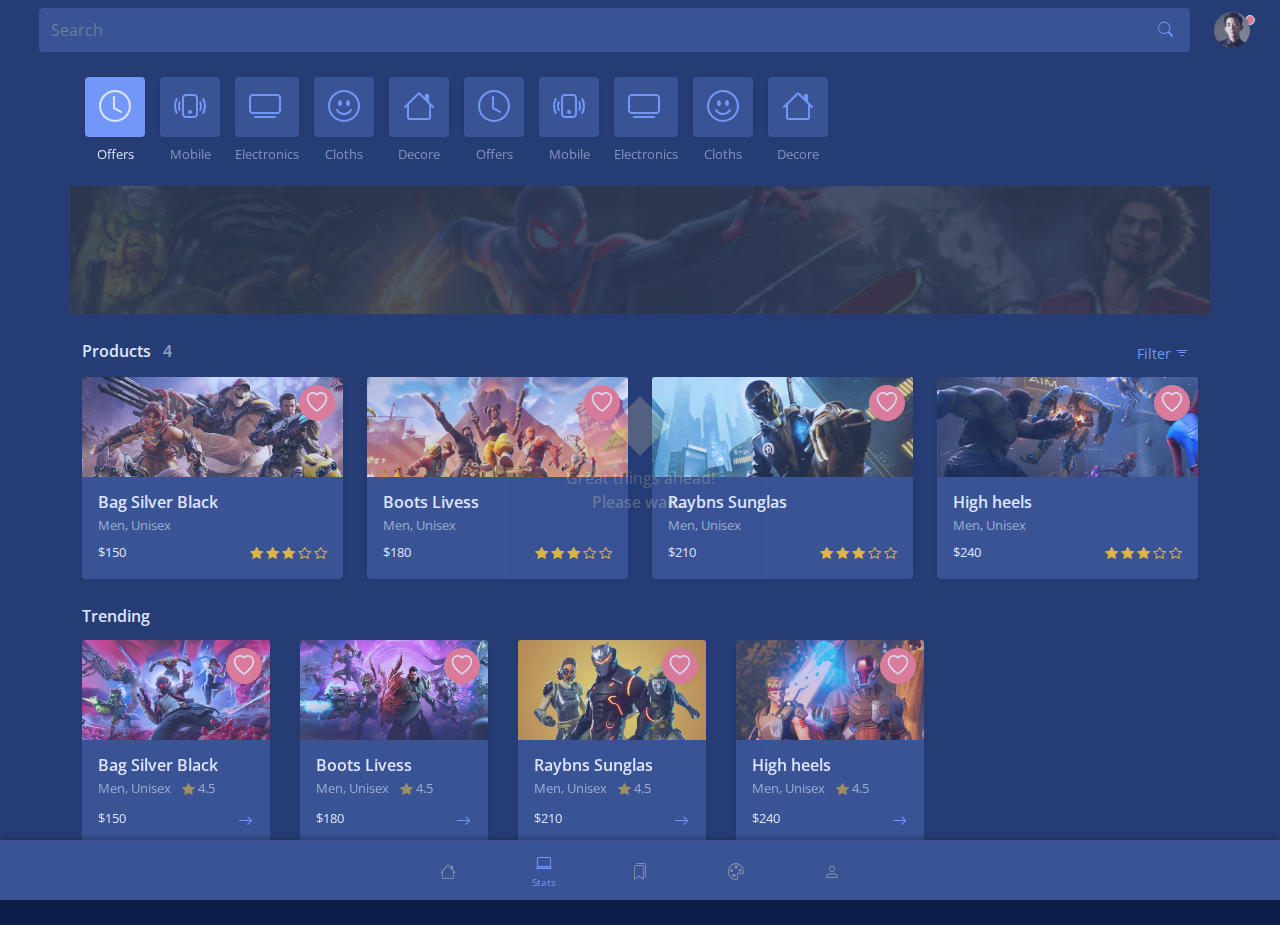
==== shop.html @ f307e06c "28/09/22" ====
<!doctype html>
<html lang="en">

<head>
    <meta charset="utf-8">
    <meta name="viewport" content="width=device-width, initial-scale=1, shrink-to-fit=no">
    <meta name="description" content="">
    <meta name="author" content="">
    <meta name="generator" content="">
    <title>MobileUX V2.0 - Mobile HTML template</title>

    <!-- manifest meta -->
    <meta name="apple-mobile-web-app-capable" content="yes">

    <!-- Favicons -->
    <link rel="apple-touch-icon" href="assets/img/favicon180.png" sizes="180x180">
    <link rel="icon" href="assets/img/favicon32.png" sizes="32x32" type="image/png">
    <link rel="icon" href="assets/img/favicon16.png" sizes="16x16" type="image/png">

    <!-- Google fonts-->
    <link href="https://fonts.googleapis.com/css2?family=Open+Sans:wght@300;400;600;700&amp;display=swap" rel="stylesheet">

    <!-- bootstrap icons -->
    <link rel="stylesheet" href="cdn.jsdelivr.net/npm/bootstrap-icons%401.5.0/font/bootstrap-icons.css">

    <!-- nouislider CSS -->
    <link href="assets/vendor/nouislider/nouislider.min.css" rel="stylesheet">

    <!-- swiper carousel css -->
    <link rel="stylesheet" href="assets/vendor/swiperjs-6.6.2/swiper-bundle.min.css">

    <!-- style css for this template -->
    <link href="assets/css/style.css" rel="stylesheet" id="style">
</head>

<body class="body-scroll" data-page="shoppage">

<!-- loader section -->
<div class="container-fluid loader-wrap">
    <div class="row h-100">
        <div class="col-10 col-md-6 col-lg-5 col-xl-3 mx-auto text-center align-self-center">
            <div class="loader-cube-wrap mx-auto">
                <div class="loader-cube1 loader-cube"></div>
                <div class="loader-cube2 loader-cube"></div>
                <div class="loader-cube4 loader-cube"></div>
                <div class="loader-cube3 loader-cube"></div>
            </div>
            <p>Great things ahead!<br><strong>Please wait...</strong></p>
        </div>
    </div>
</div>
<!-- loader section ends -->

<!-- Sidebar main menu -->
<!--<div class="sidebar-wrap  sidebar-overlay">
    &lt;!&ndash; Add pushcontent or fullmenu instead overlay &ndash;&gt;
    <div class="closemenu text-muted">Close Menu</div>
    <div class="sidebar">
        <div class="row">
            <div class="col-auto mx-auto text-center">
                <figure class="avatar avatar-120 rounded-circle mx-auto mb-3">
                    <img src="assets/img/user1.jpg" alt="">
                </figure>
                <h6 class="mb-1">Ajinkya McMohan</h6>
                <p class="text-muted">London, UK</p>
            </div>
        </div>
        <div class="row mt-3">
            <div class="col-12">
                <ul class="nav nav-pills">
                    <li class="nav-item">
                        <a class="nav-link active" aria-current="page" href="index.html">
                            <div class="avatar avatar-40 rounded icon"><i class="bi bi-house-door"></i></div>
                            <div class="col">Dashboard</div>
                            <div class="arrow"><i class="bi bi-arrow-right"></i></div>
                        </a>
                    </li>

                    <li class="nav-item dropdown">
                        <a class="nav-link dropdown-toggle" data-bs-toggle="dropdown" href="#" role="button"
                           aria-expanded="false">
                            <div class="avatar avatar-40 rounded icon"><i class="bi bi-shop"></i></div>
                            <div class="col">Shop</div>
                            <div class="arrow"><i class="bi bi-plus plus"></i> <i class="bi bi-dash minus"></i>
                            </div>
                        </a>
                        <ul class="dropdown-menu">
                            <li><a class="dropdown-item nav-link" href="shop.html">
                                <div class="avatar avatar-40 rounded icon"><i class="bi bi-bag"></i></div>
                                <div class="col">Shop home</div>
                                <div class="arrow"><i class="bi bi-arrow-right"></i></div>
                            </a></li>
                            <li><a class="dropdown-item nav-link" href="#">
                                <div class="avatar avatar-40 rounded icon"><i class="bi bi-binoculars"></i></div>
                                <div class="col">Product</div>
                                <div class="arrow"><i class="bi bi-arrow-right"></i></div>
                            </a></li>
                            <li><a class="dropdown-item nav-link" href="cart.html">
                                <div class="avatar avatar-40 rounded icon"><i class="bi bi-basket3"></i></div>
                                <div class="col">Cart</div>
                                <div class="arrow"><i class="bi bi-arrow-right"></i></div>
                            </a></li>
                            <li><a class="dropdown-item nav-link" href="payment.html">
                                <div class="avatar avatar-40 rounded icon"><i class="bi bi-credit-card"></i></div>
                                <div class="col">Payment</div>
                                <div class="arrow"><i class="bi bi-arrow-right"></i></div>
                            </a></li>
                            <li><a class="dropdown-item nav-link" href="my-orders.html">
                                <div class="avatar avatar-40 rounded icon"><i class="bi bi-box-seam"></i></div>
                                <div class="col">My Orders</div>
                                <div class="arrow"><i class="bi bi-arrow-right"></i></div>
                            </a></li>
                        </ul>
                    </li>
                    <li class="nav-item dropdown">
                        <a class="nav-link dropdown-toggle" data-bs-toggle="dropdown" href="#" role="button"
                           aria-expanded="false">
                            <div class="avatar avatar-40 rounded icon"><i class="bi bi-calendar-check"></i></div>
                            <div class="col">Task ToDo</div>
                            <div class="arrow"><i class="bi bi-plus plus"></i> <i class="bi bi-dash minus"></i>
                            </div>
                        </a>
                        <ul class="dropdown-menu">
                            <li><a class="dropdown-item nav-link" href="task.html">
                                <div class="avatar avatar-40 rounded icon"><i class="bi bi-calendar2"></i></div>
                                <div class="col">ToDo home</div>
                                <div class="arrow"><i class="bi bi-arrow-right"></i></div>
                            </a></li>
                            <li><a class="dropdown-item nav-link" href="taskcalander.html">
                                <div class="avatar avatar-40 rounded icon"><i class="bi bi-calendar-check"></i></div>
                                <div class="col">Calendar Tasks</div>
                                <div class="arrow"><i class="bi bi-arrow-right"></i></div>
                            </a></li>
                            <li><a class="dropdown-item nav-link" href="todaystask.html">
                                <div class="avatar avatar-40 rounded icon"><i class="bi bi-calendar-date"></i></div>
                                <div class="col">Today's Tasks</div>
                                <div class="arrow"><i class="bi bi-arrow-right"></i></div>
                            </a></li>
                            <li><a class="dropdown-item nav-link" href="events.html">
                                <div class="avatar avatar-40 rounded icon"><i class="bi bi-calendar-event"></i></div>
                                <div class="col">Events</div>
                                <div class="arrow"><i class="bi bi-arrow-right"></i></div>
                            </a></li>
                            <li><a class="dropdown-item nav-link" href="event-details.html">
                                <div class="avatar avatar-40 rounded icon"><i class="bi bi-calendar2-day-fill"></i></div>
                                <div class="col">Event Details</div>
                                <div class="arrow"><i class="bi bi-arrow-right"></i></div>
                            </a></li>
                        </ul>
                    </li>
                    <li class="nav-item">
                        <a class="nav-link" href="chat.html" tabindex="-1" aria-disabled="true">
                            <div class="avatar avatar-40 rounded icon"><i class="bi bi-chat-text"></i></div>
                            <div class="col">Messages</div>
                            <div class="arrow"><i class="bi bi-arrow-right"></i></div>
                        </a>
                    </li>

                    <li class="nav-item">
                        <a class="nav-link" href="notifications.html" tabindex="-1" aria-disabled="true">
                            <div class="avatar avatar-40 rounded icon"><i class="bi bi-bell"></i></div>
                            <div class="col">Notification</div>
                            <div class="arrow"><i class="bi bi-arrow-right"></i></div>
                        </a>
                    </li>

                    <li class="nav-item">
                        <a class="nav-link" href="settings.html" tabindex="-1" aria-disabled="true">
                            <div class="avatar avatar-40 rounded icon"><i class="bi bi-gear"></i></div>
                            <div class="col">Settings</div>
                            <div class="arrow"><i class="bi bi-arrow-right"></i></div>
                        </a>
                    </li>

                    <li class="nav-item">
                        <a class="nav-link" href="pages.html" tabindex="-1" aria-disabled="true">
                            <div class="avatar avatar-40 rounded icon"><i class="bi bi-file-earmark-text"></i></div>
                            <div class="col">Pages</div>
                            <div class="arrow"><i class="bi bi-arrow-right"></i></div>
                        </a>
                    </li>

                    <li class="nav-item">
                        <a class="nav-link" href="signin.html" tabindex="-1" aria-disabled="true">
                            <div class="avatar avatar-40 rounded icon"><i class="bi bi-box-arrow-right"></i></div>
                            <div class="col">Logout</div>
                            <div class="arrow"><i class="bi bi-arrow-right"></i></div>
                        </a>
                    </li>
                </ul>
            </div>
        </div>
    </div>
</div>-->
<!-- Sidebar main menu ends -->

<!-- Begin page -->
<main class="h-100 has-header">

    <!-- Header -->
    <header class="container-fluid header">
        <div class="row">
            <div class="col-auto">
                <!--<button type="button" class="btn btn-link menu-btn">
                    <i class="bi bi-list"></i>
                </button>-->
            </div>
            <div class="col">
                <div class="form-group search-header">
                    <input class="form-control border-0" placeholder="Search">
                    <button type="button" class="btn btn-link tooltip-btn">
                        <i class="bi bi-search"></i>
                    </button>
                </div>
            </div>
            <div class="col-auto align-self-center">
                <a href="profile.html" class="position-relative d-block mr-3">
                    <span class="position-absolute top-0 start-100 translate-middle badge border border-light rounded-circle bg-danger p-1 mt-2 mr-2"><span class="visually-hidden">unread messages</span></span>
                    <figure class="avatar avatar-36 rounded-circle">
                        <img src="assets/img/user1.jpg" alt="">
                    </figure>
                </a>
            </div>
        </div>
    </header>
    <!-- Header ends -->

    <!-- main page content -->
    <div class="main-container container">

        <!-- carousel category -->
        <div class="row">
            <div class="col-12">
                <!-- category carousel -->
                <div class="row">
                    <div class="container mb-3 px-0">
                        <div class="swiper-container swipercategory">
                            <div class="swiper-wrapper">
                                <div class="swiper-slide text-center active">
                                    <!-- add active class when item category need active need to show -->
                                    <div class="card shadow-sm mb-2">
                                        <div class="card-body">
                                            <div class="h2 mb-0">
                                                <i class="bi bi-clock"></i>
                                            </div>
                                        </div>
                                    </div>
                                    <p class="small">Offers</p>
                                </div>

                                <div class="swiper-slide text-center">
                                    <div class="card shadow-sm mb-2">
                                        <div class="card-body">
                                            <div class="h2 mb-0">
                                                <i class="bi bi-phone-vibrate"></i>
                                            </div>
                                        </div>
                                    </div>
                                    <p class="small">Mobile</p>
                                </div>

                                <div class="swiper-slide text-center">
                                    <div class="card shadow-sm mb-2">
                                        <div class="card-body">
                                            <div class="h2 mb-0">
                                                <i class="bi bi-tv"></i>
                                            </div>
                                        </div>
                                    </div>
                                    <p class="small">Electronics</p>
                                </div>

                                <div class="swiper-slide text-center">
                                    <div class="card shadow-sm mb-2">
                                        <div class="card-body">
                                            <div class="h2 mb-0">
                                                <i class="bi bi-emoji-smile"></i>
                                            </div>
                                        </div>
                                    </div>
                                    <p class="small">Cloths</p>
                                </div>

                                <div class="swiper-slide text-center">
                                    <div class="card shadow-sm mb-2">
                                        <div class="card-body">
                                            <div class="h2 mb-0">
                                                <i class="bi bi-house"></i>
                                            </div>
                                        </div>
                                    </div>
                                    <p class="small">Decore</p>
                                </div>
                                <div class="swiper-slide text-center">
                                    <div class="card shadow-sm mb-2">
                                        <div class="card-body">
                                            <div class="h2 mb-0">
                                                <i class="bi bi-clock"></i>
                                            </div>
                                        </div>
                                    </div>
                                    <p class="small">Offers</p>
                                </div>

                                <div class="swiper-slide text-center">
                                    <div class="card shadow-sm mb-2">
                                        <div class="card-body">
                                            <div class="h2 mb-0">
                                                <i class="bi bi-phone-vibrate"></i>
                                            </div>
                                        </div>
                                    </div>
                                    <p class="small">Mobile</p>
                                </div>

                                <div class="swiper-slide text-center">
                                    <div class="card shadow-sm mb-2">
                                        <div class="card-body">
                                            <div class="h2 mb-0">
                                                <i class="bi bi-tv"></i>
                                            </div>
                                        </div>
                                    </div>
                                    <p class="small">Electronics</p>
                                </div>

                                <div class="swiper-slide text-center">
                                    <div class="card shadow-sm mb-2">
                                        <div class="card-body">
                                            <div class="h2 mb-0">
                                                <i class="bi bi-emoji-smile"></i>
                                            </div>
                                        </div>
                                    </div>
                                    <p class="small">Cloths</p>
                                </div>

                                <div class="swiper-slide text-center">
                                    <div class="card shadow-sm mb-2">
                                        <div class="card-body">
                                            <div class="h2 mb-0">
                                                <i class="bi bi-house"></i>
                                            </div>
                                        </div>
                                    </div>
                                    <p class="small">Decore</p>
                                </div>
                            </div>
                        </div>
                    </div>
                </div>
            </div>
        </div>

        <!-- banner picture -->
        <div class="row mb-4">
            <div class="col-12 bg-dark text-white position-relative py-4">
                <div class="coverimg position-absolute top-0 start-0 h-100 w-100 opacity-5">
                    <img src="assets/img/banner1.jpg" alt="">
                </div>
                <div class="row justify-content-center">
                    <div class="col-auto">
                        <div class="avatar avatar-80 text-white rounded">
                        </div>
                    </div>
                </div>
            </div>
        </div>

        <!-- Trending Products -->
        <div class="row mb-2">
            <div class="col">
                <h6 class="my-1">Products <span class="mx-2 text-muted">4</span> </h6>
            </div>
            <div class="col-auto">
                <button class="btn btn-sm btn-link filter-btn">Filter <i class="bi bi-filter"></i></button>
            </div>
        </div>
        <div class="row">
            <div class="col-6 col-md-4 col-lg-3">
                <div class="card shadow-sm mb-4">
                    <button class="btn btn-danger avatar avatar-36 p-0 rounded-circle position-absolute top-0 end-0 m-2  shadow-sm">
                        <i class="bi bi-heart h5 mb-0"></i></button>
                    <figure class="card-img-top overflow-hidden mb-0 coverimg h-100px">
                        <img src="assets/img/product1.jpg" alt="project images">
                    </figure>
                    <a href="#" class="card-body text-white">
                        <div class="row">
                            <div class="col-12">
                                <h6 class="mb-1">Bag Silver Black</h6>
                                <p class=" text-muted mb-2 small">Men, Unisex</p>
                                <div class="row g-0">
                                    <div class="col small">$150</div>
                                    <div class="col-auto align-self-center ">
                                        <p class="small">
                                            <i class="bi bi-star-fill text-warning"></i>
                                            <i class="bi bi-star-fill text-warning"></i>
                                            <i class="bi bi-star-fill text-warning"></i>
                                            <i class="bi bi-star text-warning"></i>
                                            <i class="bi bi-star text-warning"></i>
                                        </p>
                                    </div>
                                </div>
                            </div>
                        </div>
                    </a>
                </div>
            </div>

            <div class="col-6 col-md-4 col-lg-3">
                <div class="card shadow-sm mb-4">
                    <button class="btn btn-danger avatar avatar-36 p-0 rounded-circle position-absolute top-0 end-0 m-2  shadow-sm">
                        <i class="bi bi-heart h5 mb-0"></i></button>
                    <figure class="card-img-top overflow-hidden mb-0 coverimg h-100px">
                        <img src="assets/img/product2.jpg" alt="project images">
                    </figure>
                    <a href="#" class="card-body text-white">
                        <div class="row">
                            <div class="col-12">
                                <h6 class="mb-1">Boots Livess</h6>
                                <p class=" text-muted mb-2 small">Men, Unisex</p>
                                <div class="row g-0">
                                    <div class="col small">$180</div>
                                    <div class="col-auto align-self-center ">
                                        <p class="small">
                                            <i class="bi bi-star-fill text-warning"></i>
                                            <i class="bi bi-star-fill text-warning"></i>
                                            <i class="bi bi-star-fill text-warning"></i>
                                            <i class="bi bi-star text-warning"></i>
                                            <i class="bi bi-star text-warning"></i>
                                        </p>
                                    </div>
                                </div>
                            </div>
                        </div>
                    </a>
                </div>
            </div>

            <div class="col-6 col-md-4 col-lg-3">
                <div class="card shadow-sm mb-4">
                    <button class="btn btn-danger avatar avatar-36 p-0 rounded-circle position-absolute top-0 end-0 m-2  shadow-sm">
                        <i class="bi bi-heart h5 mb-0"></i></button>
                    <figure class="card-img-top overflow-hidden mb-0 coverimg h-100px">
                        <img src="assets/img/product3.jpg" alt="project images">
                    </figure>
                    <a href="#" class="card-body text-white">
                        <div class="row">
                            <div class="col-12">
                                <h6 class="mb-1">Raybns Sunglas</h6>
                                <p class=" text-muted mb-2 small">Men, Unisex</p>
                                <div class="row g-0">
                                    <div class="col small">$210</div>
                                    <div class="col-auto align-self-center ">
                                        <p class="small">
                                            <i class="bi bi-star-fill text-warning"></i>
                                            <i class="bi bi-star-fill text-warning"></i>
                                            <i class="bi bi-star-fill text-warning"></i>
                                            <i class="bi bi-star text-warning"></i>
                                            <i class="bi bi-star text-warning"></i>
                                        </p>
                                    </div>
                                </div>
                            </div>
                        </div>
                    </a>
                </div>
            </div>

            <div class="col-6 col-md-4 col-lg-3">
                <div class="card shadow-sm mb-4">
                    <button class="btn btn-danger avatar avatar-36 p-0 rounded-circle position-absolute top-0 end-0 m-2  shadow-sm">
                        <i class="bi bi-heart h5 mb-0"></i></button>
                    <figure class="card-img-top overflow-hidden mb-0 coverimg h-100px">
                        <img src="assets/img/product4.jpg" alt="project images">
                    </figure>
                    <a href="#" class="card-body text-white">
                        <div class="row">
                            <div class="col-12">
                                <h6 class="mb-1">High heels</h6>
                                <p class=" text-muted mb-2 small">Men, Unisex</p>
                                <div class="row g-0">
                                    <div class="col small">$240</div>
                                    <div class="col-auto align-self-center ">
                                        <p class="small">
                                            <i class="bi bi-star-fill text-warning"></i>
                                            <i class="bi bi-star-fill text-warning"></i>
                                            <i class="bi bi-star-fill text-warning"></i>
                                            <i class="bi bi-star text-warning"></i>
                                            <i class="bi bi-star text-warning"></i>
                                        </p>
                                    </div>
                                </div>
                            </div>
                        </div>
                    </a>
                </div>
            </div>
        </div>



        <!-- Trending Products carousel -->
        <div class="row mb-2">
            <div class="col">
                <h6 class="my-1">Trending </h6>
            </div>
        </div>
        <div class="row pb-5">
            <div class="container px-0">
                <div class="swiper-container swipertrending">
                    <div class="swiper-wrapper">
                        <div class="swiper-slide">
                            <div class="card shadow-sm mb-4">
                                <button class="btn btn-danger avatar avatar-36 p-0 rounded-circle position-absolute top-0 end-0 m-2  shadow-sm">
                                    <i class="bi bi-heart h5 mb-0"></i></button>
                                <figure class="card-img-top overflow-hidden mb-0 coverimg h-100px">
                                    <img src="assets/img/product5.jpg" alt="project images">
                                </figure>
                                <div class="card-body">
                                    <div class="row">
                                        <div class="col-12">
                                            <h6 class="mb-1">Bag Silver Black</h6>
                                            <p class=" text-muted mb-2 small">Men, Unisex
                                                <span class="small mx-2">
                                                        <i class="bi bi-star-fill text-warning"></i> 4.5
                                                    </span>
                                            </p>
                                            <div class="row g-0">
                                                <div class="col small align-self-center">$150</div>
                                                <div class="col-auto align-self-center ">
                                                    <a href="#" target="_self" class="btn btn-link p-0"><i
                                                            class="bi bi-arrow-right"></i></a>
                                                </div>
                                            </div>
                                        </div>
                                    </div>
                                </div>
                            </div>
                        </div>
                        <div class="swiper-slide">
                            <div class="card shadow-sm mb-4">
                                <button class="btn btn-danger avatar avatar-36 p-0 rounded-circle position-absolute top-0 end-0 m-2  shadow-sm">
                                    <i class="bi bi-heart h5 mb-0"></i></button>
                                <figure class="card-img-top overflow-hidden mb-0 coverimg h-100px">
                                    <img src="assets/img/product6.jpg" alt="project images">
                                </figure>
                                <div class="card-body">
                                    <div class="row">
                                        <div class="col-12">
                                            <h6 class="mb-1">Boots Livess</h6>
                                            <p class=" text-muted mb-2 small">Men, Unisex
                                                <span class="small mx-2">
                                                        <i class="bi bi-star-fill text-warning"></i> 4.5
                                                    </span>
                                            </p>
                                            <div class="row g-0">
                                                <div class="col small align-self-center">$180</div>
                                                <div class="col-auto align-self-center ">
                                                    <a href="#" target="_self" class="btn btn-link p-0"><i
                                                            class="bi bi-arrow-right"></i></a>
                                                </div>
                                            </div>
                                        </div>
                                    </div>
                                </div>
                            </div>
                        </div>
                        <div class="swiper-slide">
                            <div class="card shadow-sm mb-4">
                                <button class="btn btn-danger avatar avatar-36 p-0 rounded-circle position-absolute top-0 end-0 m-2  shadow-sm">
                                    <i class="bi bi-heart h5 mb-0"></i></button>
                                <figure class="card-img-top overflow-hidden mb-0 coverimg h-100px">
                                    <img src="assets/img/product7.jpg" alt="project images">
                                </figure>
                                <div class="card-body">
                                    <div class="row">
                                        <div class="col-12">
                                            <h6 class="mb-1">Raybns Sunglas</h6>
                                            <p class=" text-muted mb-2 small">Men, Unisex
                                                <span class="small mx-2">
                                                        <i class="bi bi-star-fill text-warning"></i> 4.5
                                                    </span>
                                            </p>
                                            <div class="row g-0">
                                                <div class="col small align-self-center">$210</div>
                                                <div class="col-auto align-self-center ">
                                                    <a href="#" target="_self" class="btn btn-link p-0"><i
                                                            class="bi bi-arrow-right"></i></a>
                                                </div>
                                            </div>
                                        </div>
                                    </div>
                                </div>
                            </div>
                        </div>
                        <div class="swiper-slide">
                            <div class="card shadow-sm mb-4">
                                <button class="btn btn-danger avatar avatar-36 p-0 rounded-circle position-absolute top-0 end-0 m-2  shadow-sm">
                                    <i class="bi bi-heart h5 mb-0"></i></button>
                                <figure class="card-img-top overflow-hidden mb-0 coverimg h-100px">
                                    <img src="assets/img/product8.jpg" alt="project images">
                                </figure>
                                <div class="card-body">
                                    <div class="row">
                                        <div class="col-12">
                                            <h6 class="mb-1">High heels</h6>
                                            <p class=" text-muted mb-2 small">Men, Unisex
                                                <span class="small mx-2">
                                                        <i class="bi bi-star-fill text-warning"></i> 4.5
                                                    </span>
                                            </p>
                                            <div class="row g-0">
                                                <div class="col small align-self-center">$240</div>
                                                <div class="col-auto align-self-center ">
                                                    <a href="#" target="_self" class="btn btn-link p-0"><i
                                                            class="bi bi-arrow-right"></i></a>
                                                </div>
                                            </div>
                                        </div>
                                    </div>
                                </div>
                            </div>
                        </div>
                    </div>
                </div>
            </div>
        </div>

        <!-- alert messages toasts -->
        <!--<div class="row mb-2">
            <div class="col">
                <h6 class="my-1">Toast Messages</h6>
            </div>
        </div>
        <div class="row">
            <div class="col-12">
                <div class="card shadow-sm mb-4">
                    <ul class="list-group list-group-flush">
                        <li class="list-group-item" id="toastprouctaddedtinybtn">
                            <div class="row gx-3">
                                <div class="col-auto"><i class="bi bi-check-circle text-primary"></i></div>
                                <div class="col">Product Added Tiny</div>
                                <div class="col-auto align-self-center">
                                    <i class="bi bi-chevron-right text-muted small"></i>
                                </div>
                            </div>
                        </li>
                        <li class="list-group-item" id="toastprouctaddedbtn">
                            <div class="row gx-3">
                                <div class="col-auto"><i class="bi bi-check-circle text-success"></i></div>
                                <div class="col">Product Added Simple</div>
                                <div class="col-auto align-self-center">
                                    <i class="bi bi-chevron-right text-muted small"></i>
                                </div>
                            </div>
                        </li>
                        <li class="list-group-item" id="toastprouctaddedrichbtn">
                            <div class="row gx-3">
                                <div class="col-auto"><i class="bi bi-check-circle text-danger"></i></div>
                                <div class="col">Product Added Rich</div>
                                <div class="col-auto align-self-center">
                                    <i class="bi bi-chevron-right text-muted small"></i>
                                </div>
                            </div>
                        </li>
                    </ul>
                </div>
            </div>
        </div>-->

        <!-- Recent Buyers -->
        <!--<div class="row">
            <div class="col-12">
                <div class="card shadow-sm mb-4">
                    <div class="card-header">
                        <div class="row">
                            <div class="col">
                                <h6 class="my-1">Recent Buyers</h6>
                            </div>
                            <div class="col-auto px-0">
                                <a class="btn btn-link btn-sm" href="userlist.html">View all</a>
                            </div>
                        </div>
                    </div>
                    <ul class="list-group list-group-flush">
                        <li class="list-group-item border-0">
                            <div class="row">
                                <div class="col-auto">
                                    <figure class="avatar avatar-50 rounded-circle">
                                        <img src="assets/img/user1.jpg" alt="">
                                    </figure>
                                </div>
                                <div class="col px-0">
                                    <p>Ajinkya McMohan<br><small class="text-muted">Purchase 52540 USD</small></p>
                                </div>
                                <div class="col-auto text-end">
                                    <p>
                                        <small class="text-muted">Online <span class="avatar avatar-6 rounded-circle bg-success d-inline-block"></span></small>
                                    </p>
                                </div>
                            </div>
                        </li>
                        <li class="list-group-item border-0">
                            <div class="row">
                                <div class="col-auto">
                                    <figure class="avatar avatar-50 rounded-circle">
                                        <img src="assets/img/user2.jpg" alt="">
                                    </figure>
                                </div>
                                <div class="col px-0">
                                    <p>Ajinkya McMohan<br><small class="text-muted">Purchase 52540 USD</small></p>
                                </div>
                                <div class="col-auto text-end">
                                    <p>
                                        <small class="text-muted">Online <span class="avatar avatar-6 rounded-circle bg-success d-inline-block"></span></small>
                                    </p>
                                </div>
                            </div>
                        </li>

                        <li class="list-group-item border-0">
                            <div class="row">
                                <div class="col-auto">
                                    <figure class="avatar avatar-50 rounded-circle">
                                        <img src="assets/img/user3.jpg" alt="">
                                    </figure>
                                </div>
                                <div class="col px-0">
                                    <p>Ajinkya McMohan<br><small class="text-muted">Purchase 52540 USD</small></p>
                                </div>
                                <div class="col-auto text-end">
                                    <p>
                                        <small class="text-muted">Online <span class="avatar avatar-6 rounded-circle bg-success d-inline-block"></span></small>
                                    </p>
                                </div>
                            </div>
                        </li>

                        <li class="list-group-item border-0">
                            <div class="row">
                                <div class="col-auto">
                                    <figure class="avatar avatar-50 rounded-circle">
                                        <img src="assets/img/user1.jpg" alt="">
                                    </figure>
                                </div>
                                <div class="col px-0">
                                    <p>Ajinkya McMohan<br><small class="text-muted">Purchase 52540 USD</small></p>
                                </div>
                                <div class="col-auto text-end">
                                    <p>
                                        <small class="text-muted">Online <span class="avatar avatar-6 rounded-circle bg-success d-inline-block"></span></small>
                                    </p>
                                </div>
                            </div>
                        </li>
                    </ul>
                </div>
            </div>
        </div>-->
    </div>
    <!-- main page content ends -->

    <!-- fluid footer at bottom of page -->
    <!--<div class="container-fluid">
        <div class="row footer-info">
            <div class="col-auto bg-white-opac small py-3"><span class="text-muted ">Connect with us</span></div>
            <div class="col bg-white-opac py-2 text-end">
                <a href="#" class="btn btn-sm btn-link">
                    <i class="bi bi-envelope-fill"></i>
                </a>
                <a href="#" class="btn btn-sm btn-link">
                    <i class="bi bi-facebook"></i>
                </a>
                <a href="#" class="btn btn-sm btn-link">
                    <i class="bi bi-twitter"></i>
                </a>
                <a href="#" class="btn btn-sm btn-link">
                    <i class="bi bi-linkedin"></i>
                </a>
            </div>
            <div class="col-12 text-center bg-whiter small py-2 text-muted">Copyright @2018-2021, Maxartkiller</div>
        </div>
    </div>-->
    <!-- fluid footer at bottom of page ends -->

</main>


<!-- Footer -->
<footer class="footer">
    <div class="container">
        <ul class="nav nav-pills nav-justified">
            <li class="nav-item">
                <a class="nav-link" href="index.html">
                        <span>
                            <i class="nav-icon bi bi-house"></i>
                            <span class="nav-text">Home</span>
                        </span>
                </a>
            </li>
            <li class="nav-item">
                <a class="nav-link active" href="shop.html">
                        <span>
                            <i class="nav-icon bi bi-laptop"></i>
                            <span class="nav-text">Stats</span>
                        </span>
                </a>
            </li>
            <li class="nav-item">
                <a class="nav-link" href="#">
                        <span>
                            <i class="nav-icon bi bi-bookmarks"></i>
                            <span class="nav-text">Pinned</span>
                        </span>
                </a>
            </li>
            <li class="nav-item">
                <a class="nav-link" href="#">
                        <span>
                            <i class="nav-icon bi bi-palette"></i>
                            <span class="nav-text">Style</span>
                        </span>
                </a>
            </li>
            <li class="nav-item">
                <a class="nav-link" href="#">
                        <span>
                            <i class="nav-icon bi bi-person"></i>
                            <span class="nav-text">Profile</span>
                        </span>
                </a>
            </li>
        </ul>
    </div>
</footer>
<!-- Footer ends-->


<!-- Page ends-->

<!-- filter menu -->
<!--<div class="filter">
    <div class="card shadow h-100">
        <div class="card-header">
            <div class="row">
                <div class="col">
                    <h6 class="my-1">Filter Criteria</h6>
                    <p class="small text-secondary">2154 products</p>
                </div>
                <div class="col-auto">
                    <button class="btn btn-light filter-close">
                        <i class="bi bi-x"></i>
                    </button>
                </div>
            </div>
        </div>
        <div class="card-body overflow-auto">
            <div class="mb-4">
                <h6>Select Range</h6>
                <div id="rangeslider" class="mt-4"></div>
            </div>

            <div class="row mb-4">
                <div class="col">
                    <div class="form-floating">
                        <input type="number" class="form-control" min="0" max="500" value="100" step="1" id="input-select">
                        <label for="input-select">Minimum</label>
                    </div>
                </div>
                <div class="col-auto align-self-center"> to </div>
                <div class="col">
                    <div class="form-floating">
                        <input type="number" class="form-control" min="0" max="500" value="200" step="1" id="input-number">
                        <label for="input-number">Maximum</label>
                    </div>
                </div>
            </div>

            <div class="form-floating mb-4">
                <select class="form-control" id="filtertype">
                    <option selected>Cloths</option>
                    <option>Electronics</option>
                    <option>Furniture</option>
                </select>
                <label for="filtertype">Select Shopping Type</label>
            </div>

            <div class="form-group floating-form-group active mb-4">
                <h6 class="mb-4">Select Facilities</h6>

                <div class="form-check form-switch mb-2">
                    <input type="checkbox" class="form-check-input" id="men" checked>
                    <label class="form-check-label" for="men">Men</label>
                </div>
                <div class="form-check form-switch mb-2">
                    <input type="checkbox" class="form-check-input" id="woman" checked>
                    <label class="form-check-label" for="woman">Women</label>
                </div>
                <div class="form-check form-switch mb-2">
                    <input type="checkbox" class="form-check-input" id="Sport">
                    <label class="form-check-label" for="Sport">Sport</label>
                </div>
                <div class="form-check form-switch mb-2">
                    <input type="checkbox" class="form-check-input" id="homedecor">
                    <label class="form-check-label" for="homedecor">Home Decor</label>
                </div>
                <div class="form-check form-switch mb-2">
                    <input type="checkbox" class="form-check-input" id="kidsplay">
                    <label class="form-check-label" for="kidsplay">Kid's Play</label>
                </div>
            </div>

            <div class="form-floating mb-4">
                <input type="text" class="form-control" placeholder="Keyword">
                <label for="input-select">Keyword</label>
            </div>

            <div class="form-floating mb-4">
                <select class="form-control" id="discount">
                    <option>10% </option>
                    <option>30%</option>
                    <option>50%</option>
                    <option>80%</option>
                </select>
                <label for="discount">Offer Discount</label>
            </div>
        </div>
        <div class="card-footer">
            <button class="btn btn-default w-100">Search</button>
        </div>
    </div>
</div>
&lt;!&ndash; filter menu ends&ndash;&gt;

&lt;!&ndash; event action toast messages &ndash;&gt;
<div class="position-fixed top-0 start-50 translate-middle-x p-3  z-index-999">
    <div id="toastprouctaddedtiny" class="toast bg-primary border-0 shadow hide mb-3" role="alert" aria-live="assertive"
         aria-atomic="true">
        <div class="toast-body">
            <div class="row">
                <div class="col text-white">
                    <p>Your product has been added to cart</p>
                </div>
                <div class="col-auto">
                    <button type="button" class="btn-close" data-bs-dismiss="toast" aria-label="Close"></button>
                </div>
            </div>
        </div>
    </div>

    <div id="toastprouctadded" class="toast bg-success-light border-0 shadow hide mb-3" role="alert" aria-live="assertive"
         aria-atomic="true">
        <div class="toast-header bg-success text-white border-0">
            <strong class="me-auto"><i class="bi bi-bag"></i> Congtratulations!!!</strong>
            <small>Just Now</small>
            <button type="button" class="btn-close" data-bs-dismiss="toast" aria-label="Close"></button>
        </div>
        <div class="toast-body">
            <p class="mb-2">Your product has been added to cart</p>
            <p class="small text-muted">This position can be changed and applied as per desired location.</p>
        </div>
    </div>
    <div id="toastprouctaddedrich" class="toast border-0 shadow hide mb-3" role="alert" aria-live="assertive"
         aria-atomic="true">
        <div class="toast-header">
            <strong class="me-auto">
                <i class="bi bi-basket bg-primary-light text-primary rounded-circle me-2 avatar avatar-30"></i>
                Product added to cart
            </strong>
            <small>Just Now</small>
            <button type="button" class="btn-close" data-bs-dismiss="toast" aria-label="Close"></button>
        </div>
        <div class="toast-body">
            <div class="row gx-3">
                <div class="col-auto">
                    <div class="avatar avatar-60 rounded coverimg" style="background-image: url(_assets/img/product2.html);">
                        <img src="assets/img/product2.jpg" alt="" style="display: none;">
                    </div>
                </div>
                <div class="col align-self-center">
                    <h6>Raybans Sunglasses</h6>
                    <p class="small">
                        <span class="text-muted">Delivered on April 12</span>
                        <span class="float-end"><strong>$ 150</strong></span>
                    </p>
                </div>
                <div class="col-auto align-self-center">
                    <i class="text-muted bi bi-chevron-right"></i>
                </div>
            </div>
        </div>
    </div>
</div>-->


<!-- Required jquery and libraries -->
<script src="assets/js/jquery-3.3.1.min.js"></script>
<script src="assets/js/popper.min.js"></script>
<script src="assets/vendor/bootstrap-5/js/bootstrap.bundle.min.js"></script>

<!-- cookie js -->
<script src="assets/js/jquery.cookie.js"></script>

<!-- Customized jquery file  -->
<script src="assets/js/main.js"></script>
<script src="assets/js/color-scheme.js"></script>

<!-- swiper js script -->
<script src="assets/vendor/swiperjs-6.6.2/swiper-bundle.min.js"></script>

<!-- nouislider js -->
<script src="assets/vendor/nouislider/nouislider.min.js"></script>

<!-- page level custom script -->
<script src="assets/js/app.js"></script>

</body>


</html>
---- assets/vendor/nouislider/nouislider.min.css ----
/*! nouislider - 11.0.3 - 2018-01-21 14:04:07 */.noUi-target,.noUi-target *{-webkit-touch-callout:none;-webkit-tap-highlight-color:transparent;-webkit-user-select:none;-ms-touch-action:none;touch-action:none;-ms-user-select:none;-moz-user-select:none;user-select:none;-moz-box-sizing:border-box;box-sizing:border-box}.noUi-target{position:relative;direction:ltr}.noUi-base,.noUi-connects{width:100%;height:100%;position:relative;z-index:1}.noUi-connects{overflow:hidden;z-index:0}.noUi-connect,.noUi-origin{will-change:transform;position:absolute;z-index:1;top:0;left:0;height:100%;width:100%;-webkit-transform-origin:0 0;transform-origin:0 0}html:not([dir=rtl]) .noUi-horizontal .noUi-origin{left:auto;right:0}.noUi-vertical .noUi-origin{width:0}.noUi-horizontal .noUi-origin{height:0}.noUi-handle{position:absolute}.noUi-state-tap .noUi-connect,.noUi-state-tap .noUi-origin{-webkit-transition:transform .3s;transition:transform .3s}.noUi-state-drag *{cursor:inherit!important}.noUi-horizontal{height:18px}.noUi-horizontal .noUi-handle{width:34px;height:28px;left:-17px;top:-6px}.noUi-vertical{width:18px}.noUi-vertical .noUi-handle{width:28px;height:34px;left:-6px;top:-17px}html:not([dir=rtl]) .noUi-horizontal .noUi-handle{right:-17px;left:auto}.noUi-target{background:#FAFAFA;border-radius:4px;border:1px solid #D3D3D3;box-shadow:inset 0 1px 1px #F0F0F0,0 3px 6px -5px #BBB}.noUi-connects{border-radius:3px}.noUi-connect{background:#3FB8AF}.noUi-draggable{cursor:ew-resize}.noUi-vertical .noUi-draggable{cursor:ns-resize}.noUi-handle{border:1px solid #D9D9D9;border-radius:3px;background:#FFF;cursor:default;box-shadow:inset 0 0 1px #FFF,inset 0 1px 7px #EBEBEB,0 3px 6px -3px #BBB}.noUi-active{box-shadow:inset 0 0 1px #FFF,inset 0 1px 7px #DDD,0 3px 6px -3px #BBB}.noUi-handle:after,.noUi-handle:before{content:"";display:block;position:absolute;height:14px;width:1px;background:#E8E7E6;left:14px;top:6px}.noUi-handle:after{left:17px}.noUi-vertical .noUi-handle:after,.noUi-vertical .noUi-handle:before{width:14px;height:1px;left:6px;top:14px}.noUi-vertical .noUi-handle:after{top:17px}[disabled] .noUi-connect{background:#B8B8B8}[disabled] .noUi-handle,[disabled].noUi-handle,[disabled].noUi-target{cursor:not-allowed}.noUi-pips,.noUi-pips *{-moz-box-sizing:border-box;box-sizing:border-box}.noUi-pips{position:absolute;color:#999}.noUi-value{position:absolute;white-space:nowrap;text-align:center}.noUi-value-sub{color:#ccc;font-size:10px}.noUi-marker{position:absolute;background:#CCC}.noUi-marker-large,.noUi-marker-sub{background:#AAA}.noUi-pips-horizontal{padding:10px 0;height:80px;top:100%;left:0;width:100%}.noUi-value-horizontal{-webkit-transform:translate(-50%,50%);transform:translate(-50%,50%)}.noUi-rtl .noUi-value-horizontal{-webkit-transform:translate(50%,50%);transform:translate(50%,50%)}.noUi-marker-horizontal.noUi-marker{margin-left:-1px;width:2px;height:5px}.noUi-marker-horizontal.noUi-marker-sub{height:10px}.noUi-marker-horizontal.noUi-marker-large{height:15px}.noUi-pips-vertical{padding:0 10px;height:100%;top:0;left:100%}.noUi-value-vertical{-webkit-transform:translate(0,-50%);transform:translate(0,-50%,0);padding-left:25px}.noUi-rtl .noUi-value-vertical{-webkit-transform:translate(0,50%);transform:translate(0,50%)}.noUi-marker-vertical.noUi-marker{width:5px;height:2px;margin-top:-1px}.noUi-marker-vertical.noUi-marker-sub{width:10px}.noUi-marker-vertical.noUi-marker-large{width:15px}.noUi-tooltip{display:block;position:absolute;border:1px solid #D9D9D9;border-radius:3px;background:#fff;color:#000;padding:5px;text-align:center;white-space:nowrap}.noUi-horizontal .noUi-tooltip{-webkit-transform:translate(-50%,0);transform:translate(-50%,0);left:50%;bottom:120%}.noUi-vertical .noUi-tooltip{-webkit-transform:translate(0,-50%);transform:translate(0,-50%);top:50%;right:120%}
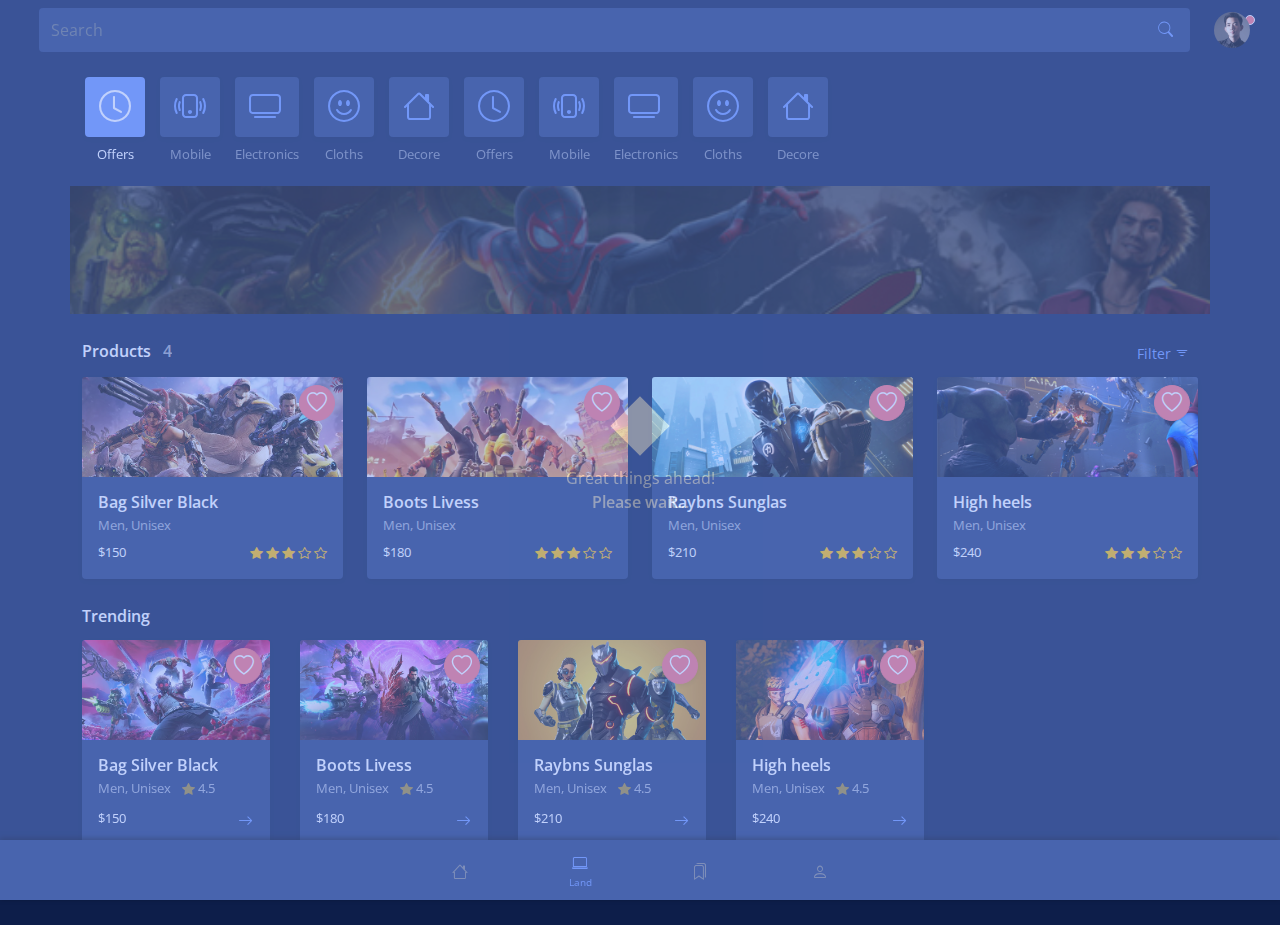
==== commit 8e08ab82: "06/10/2022" ====
--- a/shop.html
+++ b/shop.html
@@ -803,7 +803,7 @@
                 <a class="nav-link active" href="shop.html">
                         <span>
                             <i class="nav-icon bi bi-laptop"></i>
-                            <span class="nav-text">Stats</span>
+                            <span class="nav-text">Land</span>
                         </span>
                 </a>
             </li>
@@ -811,20 +811,13 @@
                 <a class="nav-link" href="#">
                         <span>
                             <i class="nav-icon bi bi-bookmarks"></i>
-                            <span class="nav-text">Pinned</span>
+                            <span class="nav-text">Marketplace</span>
                         </span>
                 </a>
             </li>
+
             <li class="nav-item">
-                <a class="nav-link" href="#">
-                        <span>
-                            <i class="nav-icon bi bi-palette"></i>
-                            <span class="nav-text">Style</span>
-                        </span>
-                </a>
-            </li>
-            <li class="nav-item">
-                <a class="nav-link" href="#">
+                <a class="nav-link" href="profile.html">
                         <span>
                             <i class="nav-icon bi bi-person"></i>
                             <span class="nav-text">Profile</span>
